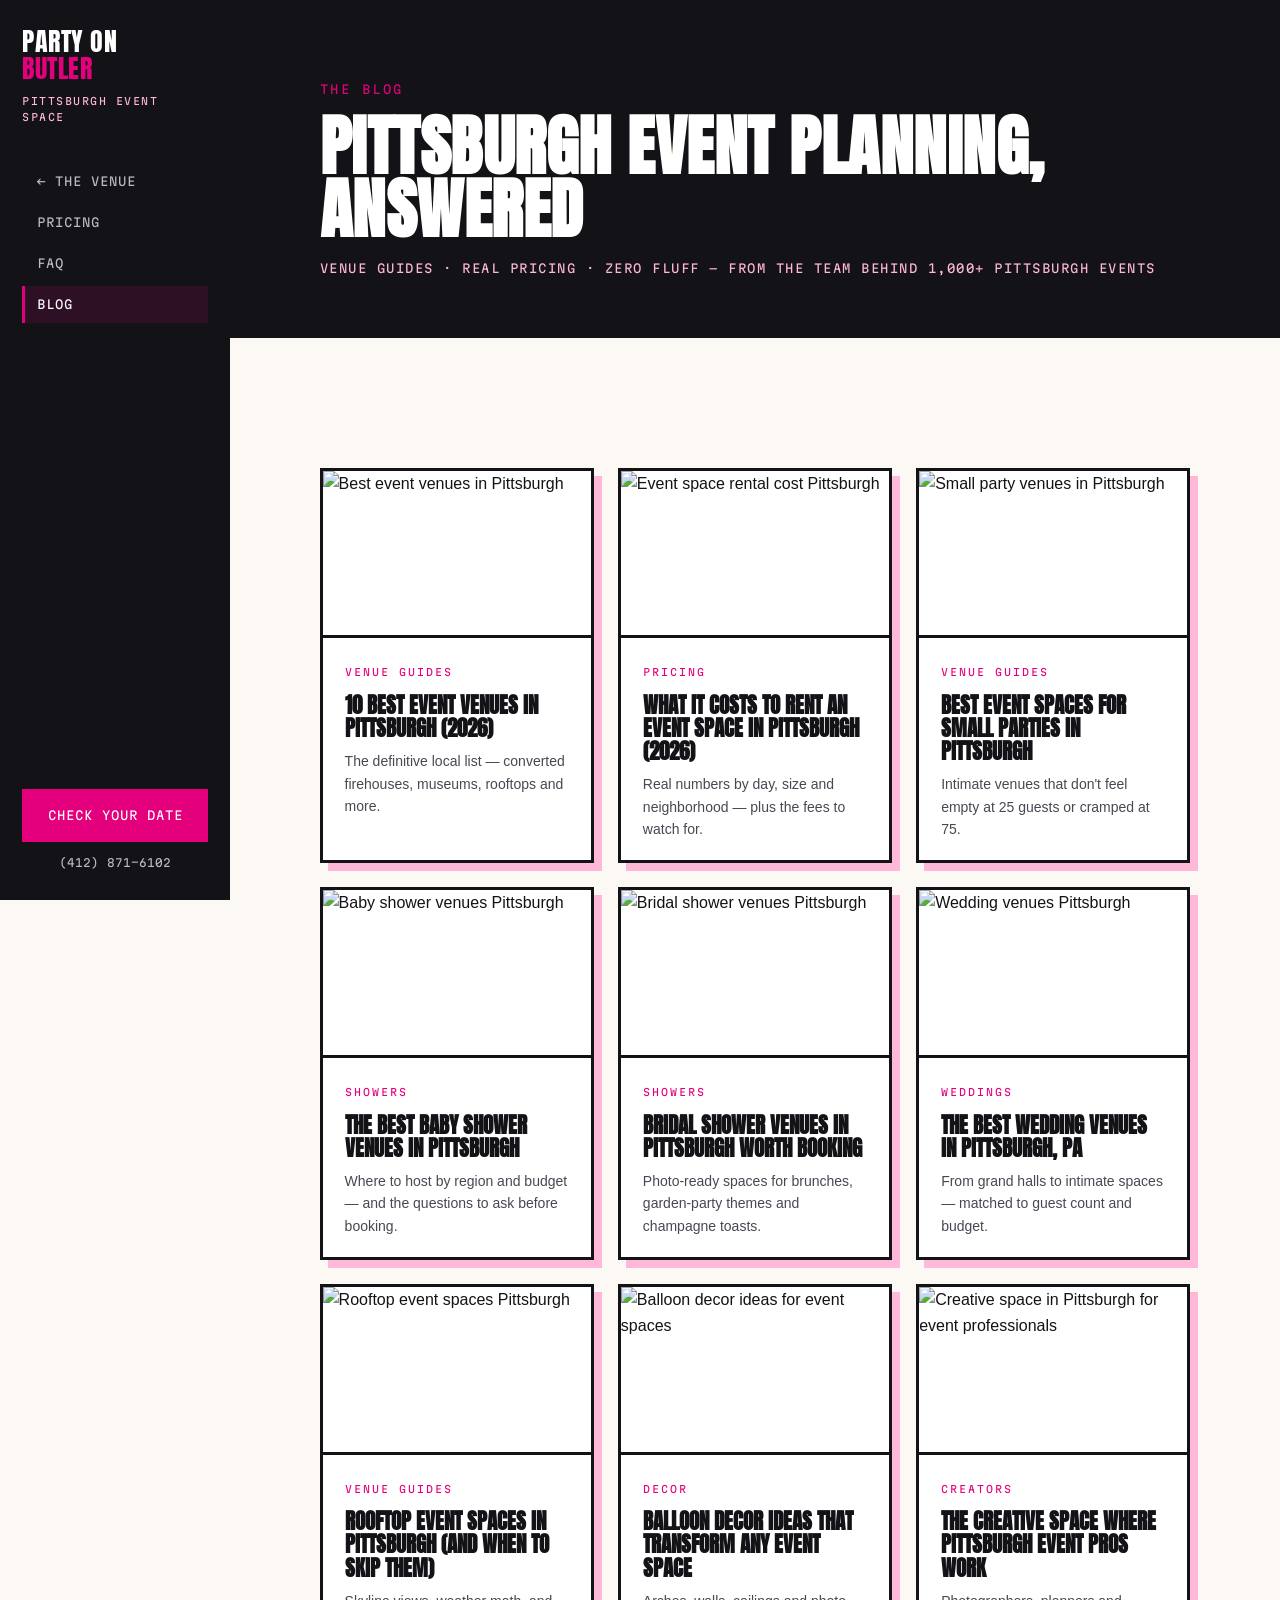
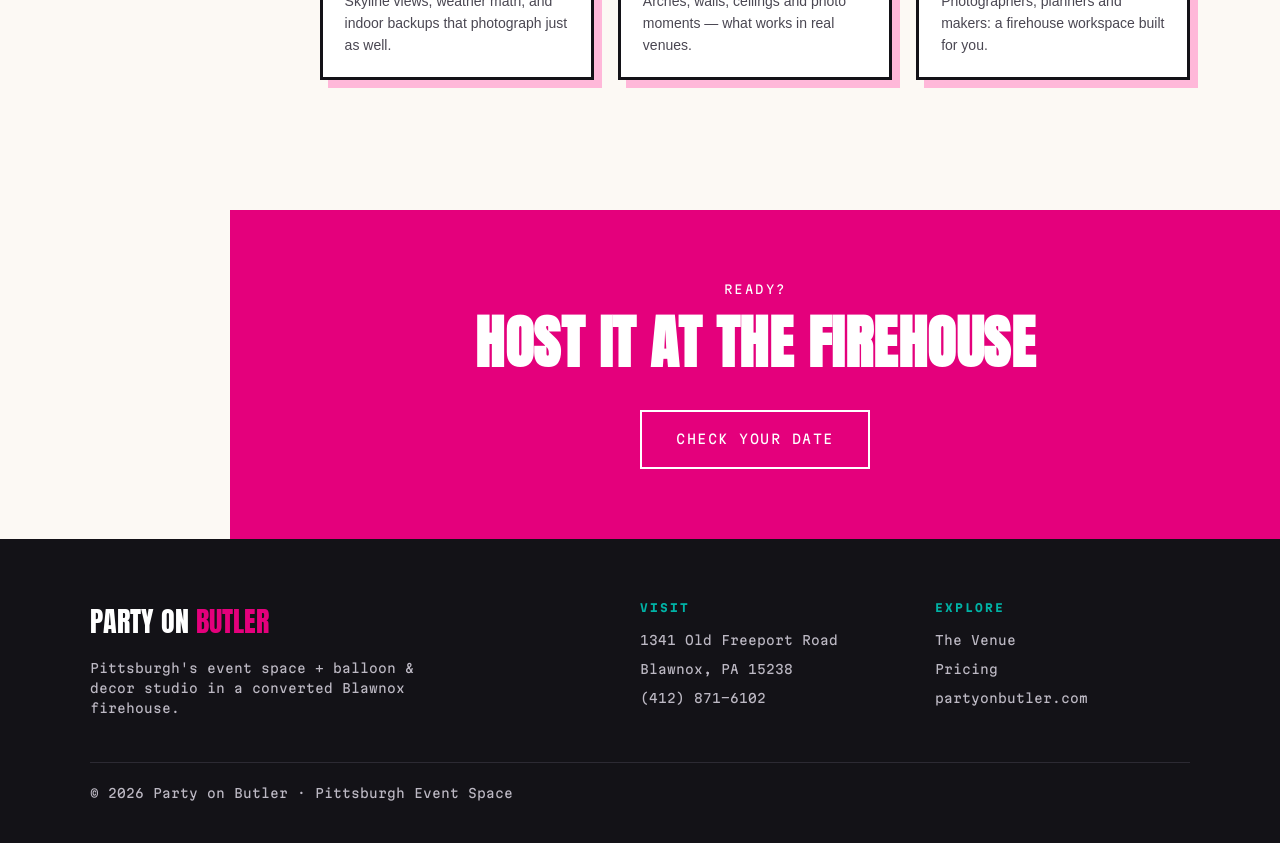
==== blog/index.html @ 3aae05ab "Replace deleted photo on blog pages too Co-Authored-By: Claude Fable 5 <noreply@anthropic.com> Claud" ====
<!DOCTYPE html>
<html lang="en">
<head>
<meta charset="utf-8">
<!-- Google tag (gtag.js) -->
<script async src="https://www.googletagmanager.com/gtag/js?id=G-NXHDX7DC2D"></script>
<script>
  window.dataLayer = window.dataLayer || [];
  function gtag(){dataLayer.push(arguments);}
  gtag('js', new Date());

  gtag('config', 'G-NXHDX7DC2D');
</script>
<meta name="viewport" content="width=device-width,initial-scale=1">
<title>Pittsburgh Event Space Blog — Venue Guides &amp; Party Planning | Party on Butler</title>
<meta name="description" content="Venue guides, pricing breakdowns and party planning advice for Pittsburgh — from the team behind the converted-firehouse event space in Blawnox.">
<link rel="canonical" href="https://www.pittsburgheventhub.com/blog">
<link rel="preconnect" href="https://fonts.googleapis.com">
<link rel="preconnect" href="https://fonts.gstatic.com" crossorigin>
<link href="https://fonts.googleapis.com/css2?family=Anton&family=Caveat:wght@600&family=Martian+Mono:wght@400;700&display=swap" rel="stylesheet">
<link rel="stylesheet" href="../styles.css">
<script type="application/ld+json">
{"@context":"https://schema.org","@type":"Blog","name":"Pittsburgh Event Space Blog","url":"https://www.pittsburgheventhub.com/blog","publisher":{"@type":"Organization","name":"Party on Butler","url":"https://www.partyonbutler.com"}}
</script>
</head>
<body>
<div class="top-bar">
  <a class="logo" href="../">PARTY ON <em>BUTLER</em></a>
  <a class="call" href="tel:+14128716102">Call to Book</a>
</div>
<nav class="side-nav" aria-label="Main">
  <a class="logo" href="../">PARTY ON<br><em>BUTLER</em></a>
  <div class="tag">Pittsburgh Event Space</div>
  <ul>
    <li><a href="../">← The Venue</a></li>
    <li><a href="../#pricing">Pricing</a></li>
    <li><a href="../#faq">FAQ</a></li>
    <li><a href="./" class="active">Blog</a></li>
  </ul>
  <a class="nav-cta" href="../#book">Check Your Date</a>
  <a class="nav-phone" href="tel:+14128716102">(412) 871-6102</a>
</nav>
<main>
<header class="article-hero">
  <p class="eyebrow">The Blog</p>
  <h1>Pittsburgh Event Planning, Answered</h1>
  <p class="meta">Venue guides · Real pricing · Zero fluff — from the team behind 1,000+ Pittsburgh events</p>
</header>

<section>
  <div class="blog-grid">
    <a class="post-card" href="best-event-venues-pittsburgh.html">
      <img src="https://res.cloudinary.com/dcprxs9do/image/upload/w_700,h_440,c_fill,q_auto,f_auto/v1776451883/000596_ypqcpa.jpg" alt="Best event venues in Pittsburgh" loading="lazy">
      <div class="pad"><span class="cat">Venue Guides</span><h3>10 Best Event Venues in Pittsburgh (2026)</h3><p>The definitive local list — converted firehouses, museums, rooftops and more.</p></div>
    </a>
    <a class="post-card" href="event-space-rental-cost-pittsburgh.html">
      <img src="https://res.cloudinary.com/dcprxs9do/image/upload/w_700,h_440,c_fill,q_auto,f_auto/v1776452013/001185_qtkgnc.jpg" alt="Event space rental cost Pittsburgh" loading="lazy">
      <div class="pad"><span class="cat">Pricing</span><h3>What It Costs to Rent an Event Space in Pittsburgh (2026)</h3><p>Real numbers by day, size and neighborhood — plus the fees to watch for.</p></div>
    </a>
    <a class="post-card" href="small-party-venues-pittsburgh.html">
      <img src="https://res.cloudinary.com/dcprxs9do/image/upload/w_700,h_440,c_fill,q_auto,f_auto/v1776452184/20241213_000907_53A846_dqjhsz.jpg" alt="Small party venues in Pittsburgh" loading="lazy">
      <div class="pad"><span class="cat">Venue Guides</span><h3>Best Event Spaces for Small Parties in Pittsburgh</h3><p>Intimate venues that don't feel empty at 25 guests or cramped at 75.</p></div>
    </a>
    <a class="post-card" href="baby-shower-venues-pittsburgh.html">
      <img src="https://res.cloudinary.com/dcprxs9do/image/upload/w_700,h_440,c_fill,q_auto,f_auto/v1776451761/2024-07-05_13.07.43_giuc1j.jpg" alt="Baby shower venues Pittsburgh" loading="lazy">
      <div class="pad"><span class="cat">Showers</span><h3>The Best Baby Shower Venues in Pittsburgh</h3><p>Where to host by region and budget — and the questions to ask before booking.</p></div>
    </a>
    <a class="post-card" href="bridal-shower-venues-pittsburgh.html">
      <img src="https://res.cloudinary.com/dcprxs9do/image/upload/w_700,h_440,c_fill,q_auto,f_auto/v1776451772/IMG_1289_iasgpt.jpg" alt="Bridal shower venues Pittsburgh" loading="lazy">
      <div class="pad"><span class="cat">Showers</span><h3>Bridal Shower Venues in Pittsburgh Worth Booking</h3><p>Photo-ready spaces for brunches, garden-party themes and champagne toasts.</p></div>
    </a>
    <a class="post-card" href="wedding-venues-pittsburgh.html">
      <img src="https://res.cloudinary.com/dcprxs9do/image/upload/w_700,h_440,c_fill,q_auto,f_auto/v1776452010/004770_xkeqdl.jpg" alt="Wedding venues Pittsburgh" loading="lazy">
      <div class="pad"><span class="cat">Weddings</span><h3>The Best Wedding Venues in Pittsburgh, PA</h3><p>From grand halls to intimate spaces — matched to guest count and budget.</p></div>
    </a>
    <a class="post-card" href="rooftop-event-spaces-pittsburgh.html">
      <img src="https://res.cloudinary.com/dcprxs9do/image/upload/w_700,h_440,c_fill,q_auto,f_auto/v1776452184/20241213_000907_53A846_dqjhsz.jpg" alt="Rooftop event spaces Pittsburgh" loading="lazy">
      <div class="pad"><span class="cat">Venue Guides</span><h3>Rooftop Event Spaces in Pittsburgh (And When to Skip Them)</h3><p>Skyline views, weather math, and indoor backups that photograph just as well.</p></div>
    </a>
    <a class="post-card" href="balloon-decor-event-space-ideas.html">
      <img src="https://res.cloudinary.com/dcprxs9do/image/upload/w_700,h_440,c_fill,q_auto,f_auto/v1776452149/005502_x9y618.jpg" alt="Balloon decor ideas for event spaces" loading="lazy">
      <div class="pad"><span class="cat">Decor</span><h3>Balloon Decor Ideas That Transform Any Event Space</h3><p>Arches, walls, ceilings and photo moments — what works in real venues.</p></div>
    </a>
    <a class="post-card" href="creative-space-pittsburgh.html">
      <img src="https://res.cloudinary.com/dcprxs9do/image/upload/w_700,h_440,c_fill,q_auto,f_auto/v1776451727/2024-07-05_13.50.39_2_-_Copy_x87fpy.jpg" alt="Creative space in Pittsburgh for event professionals" loading="lazy">
      <div class="pad"><span class="cat">Creators</span><h3>The Creative Space Where Pittsburgh Event Pros Work</h3><p>Photographers, planners and makers: a firehouse workspace built for you.</p></div>
    </a>
  </div>
</section>

<div class="cta-band">
  <p class="eyebrow" style="color:var(--white)">Ready?</p>
  <h2>Host It at the Firehouse</h2>
  <a class="btn" href="../#book">Check Your Date</a>
</div>

</main>
<footer>
  <div class="cols">
    <div><div class="brand">PARTY ON <em>BUTLER</em></div><p style="margin-top:14px;max-width:340px">Pittsburgh's event space + balloon &amp; decor studio in a converted Blawnox firehouse.</p></div>
    <div><h4>Visit</h4><ul><li>1341 Old Freeport Road</li><li>Blawnox, PA 15238</li><li><a href="tel:+14128716102">(412) 871-6102</a></li></ul></div>
    <div><h4>Explore</h4><ul><li><a href="../">The Venue</a></li><li><a href="../#pricing">Pricing</a></li><li><a href="https://www.partyonbutler.com" rel="noopener">partyonbutler.com</a></li></ul></div>
  </div>
  <div class="fine"><span>© 2026 Party on Butler · Pittsburgh Event Space</span></div>
</footer>
</body>
</html>
---- styles.css ----
/* Party on Butler — Pittsburgh Event Space · Big Brand look
   Anton (display) / Martian Mono (labels) / Caveat (accent)
   ink / fuchsia / teal / pink */
:root{
  --ink:#131217;
  --paper:#FCF9F4;
  --fuchsia:#E4007C;
  --teal:#00B3A6;
  --pink:#FFB8D9;
  --white:#FFFFFF;
  --mono:'Martian Mono',ui-monospace,monospace;
  --display:'Anton',Impact,sans-serif;
  --hand:'Caveat',cursive;
  --body:-apple-system,BlinkMacSystemFont,'Segoe UI',Roboto,Helvetica,Arial,sans-serif;
}
*{margin:0;padding:0;box-sizing:border-box}
html{scroll-behavior:smooth}
body{background:var(--paper);color:var(--ink);font-family:var(--body);line-height:1.6}
img{max-width:100%;display:block}
a{color:inherit}

/* ---------- sidebar nav ---------- */
.side-nav{position:fixed;left:0;top:0;bottom:0;width:230px;background:var(--ink);color:var(--paper);display:flex;flex-direction:column;padding:28px 22px;z-index:100}
.side-nav .logo{font-family:var(--display);font-size:26px;line-height:1.05;letter-spacing:.5px;color:var(--white);text-decoration:none}
.side-nav .logo em{font-style:normal;color:var(--fuchsia)}
.side-nav .tag{font-family:var(--mono);font-size:10px;letter-spacing:1.5px;text-transform:uppercase;color:var(--pink);margin-top:10px}
.side-nav ul{list-style:none;margin-top:38px;display:flex;flex-direction:column;gap:4px}
.side-nav ul a{font-family:var(--mono);font-size:12px;letter-spacing:1px;text-transform:uppercase;text-decoration:none;color:#bdb9c4;padding:9px 12px;border-left:3px solid transparent;display:block;transition:all .18s}
.side-nav ul a:hover,.side-nav ul a.active{color:var(--white);border-left-color:var(--fuchsia);background:rgba(228,0,124,.12)}
.side-nav .nav-cta{margin-top:auto;background:var(--fuchsia);color:var(--white);font-family:var(--mono);font-size:12px;letter-spacing:1px;text-transform:uppercase;text-align:center;text-decoration:none;padding:15px 10px;border:2px solid var(--fuchsia);transition:all .18s}
.side-nav .nav-cta:hover{background:transparent;color:var(--fuchsia)}
.side-nav .nav-phone{font-family:var(--mono);font-size:11px;color:#bdb9c4;text-align:center;margin-top:12px;text-decoration:none;display:block}
main{margin-left:230px}

/* mobile top bar */
.top-bar{display:none}
@media(max-width:900px){
  .side-nav{display:none}
  main{margin-left:0}
  .top-bar{display:flex;position:sticky;top:0;z-index:100;background:var(--ink);color:var(--paper);align-items:center;justify-content:space-between;padding:12px 16px}
  .top-bar .logo{font-family:var(--display);font-size:20px;color:var(--white);text-decoration:none}
  .top-bar .logo em{font-style:normal;color:var(--fuchsia)}
  .top-bar a.call{background:var(--fuchsia);color:var(--white);font-family:var(--mono);font-size:11px;letter-spacing:1px;text-transform:uppercase;text-decoration:none;padding:9px 14px}
}

/* ---------- shared bits ---------- */
section{padding:90px 7vw}
.eyebrow{font-family:var(--mono);font-size:12px;letter-spacing:2.5px;text-transform:uppercase;color:var(--fuchsia);margin-bottom:16px}
h1,h2{font-family:var(--display);text-transform:uppercase;line-height:.95;letter-spacing:.5px}
h2{font-size:clamp(34px,4.6vw,58px);margin-bottom:22px}
.hand{font-family:var(--hand);font-size:clamp(22px,2.4vw,30px);color:var(--teal);transform:rotate(-2deg);display:inline-block}
.btn{display:inline-block;font-family:var(--mono);font-size:13px;letter-spacing:1.5px;text-transform:uppercase;text-decoration:none;padding:17px 34px;border:2px solid var(--ink);transition:all .18s}
.btn-solid{background:var(--fuchsia);border-color:var(--fuchsia);color:var(--white)}
.btn-solid:hover{background:var(--ink);border-color:var(--ink)}
.btn-ghost{color:var(--ink)}
.btn-ghost:hover{background:var(--ink);color:var(--paper)}

/* marquee */
.marquee{background:var(--fuchsia);color:var(--white);overflow:hidden;white-space:nowrap;padding:13px 0;font-family:var(--mono);font-size:13px;letter-spacing:2px;text-transform:uppercase}
.marquee-track{display:inline-block;animation:scroll 28s linear infinite}
.marquee.teal{background:var(--teal)}
@keyframes scroll{from{transform:translateX(0)}to{transform:translateX(-50%)}}

/* ---------- hero ---------- */
.hero{position:relative;min-height:92vh;display:flex;align-items:flex-end;padding:0;color:var(--white)}
.hero .bg{position:absolute;inset:0;object-fit:cover;width:100%;height:100%}
.hero::after{content:'';position:absolute;inset:0;background:linear-gradient(15deg,rgba(19,18,23,.88) 22%,rgba(19,18,23,.25) 65%,rgba(19,18,23,.05))}
.hero-inner{position:relative;z-index:2;padding:70px 7vw}
.hero h1{font-size:clamp(52px,8.4vw,124px);color:var(--white)}
.hero h1 .accent{color:var(--pink)}
.hero p.sub{font-family:var(--mono);font-size:clamp(13px,1.3vw,16px);max-width:620px;margin:22px 0 30px;line-height:1.75}
.hero .btns{display:flex;gap:14px;flex-wrap:wrap}
.hero .btn-ghost{color:var(--white);border-color:var(--white)}
.hero .btn-ghost:hover{background:var(--white);color:var(--ink)}

/* ---------- stats ---------- */
.stats{background:var(--ink);color:var(--paper);display:grid;grid-template-columns:repeat(4,1fr);gap:30px;text-align:center}
.stats .num{font-family:var(--display);font-size:clamp(44px,5vw,74px);color:var(--fuchsia)}
.stats .num.teal{color:var(--teal)}
.stats .num.pink{color:var(--pink)}
.stats .lbl{font-family:var(--mono);font-size:11px;letter-spacing:2px;text-transform:uppercase;margin-top:8px;color:#bdb9c4}
@media(max-width:900px){.stats{grid-template-columns:repeat(2,1fr)}}

/* ---------- space / split ---------- */
.split{display:grid;grid-template-columns:1fr 1fr;gap:56px;align-items:center}
.split p{margin-bottom:16px;font-size:16.5px}
.split .photo-stack{position:relative}
.split .photo-stack img{border:4px solid var(--ink);box-shadow:12px 12px 0 var(--teal)}
.split .photo-stack img.overlap{position:absolute;width:52%;right:-16px;bottom:-42px;box-shadow:10px 10px 0 var(--pink)}
.checklist{list-style:none;margin:22px 0}
.checklist li{font-family:var(--mono);font-size:13.5px;padding:10px 0 10px 34px;position:relative;border-bottom:1px dashed rgba(19,18,23,.22)}
.checklist li::before{content:'✚';position:absolute;left:2px;color:var(--fuchsia);font-weight:700}
@media(max-width:900px){.split{grid-template-columns:1fr}.split .photo-stack img.overlap{display:none}}

/* ---------- gallery ---------- */
.gallery{padding-left:0;padding-right:0;background:var(--pink)}
.gallery .head{padding:0 7vw}
.rail{display:flex;gap:18px;overflow:hidden;margin-top:36px}
.rail-track{display:flex;gap:18px;animation:scroll 45s linear infinite}
.rail img{height:320px;width:auto;border:4px solid var(--ink);object-fit:cover}
@media(max-width:900px){.rail img{height:220px}}

/* ---------- pricing ---------- */
.pricing-grid{display:grid;grid-template-columns:repeat(3,1fr);gap:26px;margin-top:44px}
.price-card{border:3px solid var(--ink);background:var(--white);padding:38px 30px;position:relative;transition:transform .18s}
.price-card:hover{transform:translateY(-6px)}
.price-card.featured{background:var(--ink);color:var(--paper)}
.price-card .day{font-family:var(--mono);font-size:12px;letter-spacing:2px;text-transform:uppercase;color:var(--fuchsia)}
.price-card .price{font-family:var(--display);font-size:64px;margin:12px 0 4px}
.price-card .per{font-family:var(--mono);font-size:11px;letter-spacing:1px;text-transform:uppercase;opacity:.65}
.price-card ul{list-style:none;margin-top:22px}
.price-card li{font-size:14.5px;padding:8px 0 8px 26px;position:relative;border-bottom:1px dashed rgba(128,128,128,.35)}
.price-card li::before{content:'→';position:absolute;left:0;color:var(--teal);font-weight:700}
.price-card .badge{position:absolute;top:-16px;right:18px;background:var(--teal);color:var(--white);font-family:var(--mono);font-size:10px;letter-spacing:1.5px;text-transform:uppercase;padding:7px 12px;transform:rotate(3deg)}
.deposit-note{font-family:var(--mono);font-size:12.5px;margin-top:26px;padding:16px 20px;border:2px dashed var(--fuchsia);background:rgba(228,0,124,.06)}
@media(max-width:900px){.pricing-grid{grid-template-columns:1fr}}

/* ---------- event types ---------- */
.types{background:var(--teal);color:var(--ink)}
.types .eyebrow{color:var(--ink)}
.type-grid{display:grid;grid-template-columns:repeat(3,1fr);gap:20px;margin-top:40px}
.type-card{background:var(--paper);border:3px solid var(--ink);padding:28px 24px;box-shadow:8px 8px 0 var(--ink);transition:transform .15s}
.type-card:hover{transform:translate(-3px,-3px)}
.type-card h3{font-family:var(--display);font-size:24px;text-transform:uppercase;margin-bottom:8px}
.type-card p{font-size:14.5px}
@media(max-width:900px){.type-grid{grid-template-columns:1fr}}

/* ---------- decor ---------- */
.decor-grid{display:grid;grid-template-columns:repeat(4,1fr);gap:20px;margin-top:40px}
.decor-card{border:3px solid var(--ink);background:var(--white)}
.decor-card img{aspect-ratio:1;object-fit:cover;border-bottom:3px solid var(--ink)}
.decor-card .meta{padding:14px 16px;display:flex;justify-content:space-between;align-items:center;gap:8px}
.decor-card .name{font-family:var(--mono);font-size:12px;letter-spacing:.5px;text-transform:uppercase}
.decor-card .price{font-family:var(--display);font-size:20px;color:var(--fuchsia);white-space:nowrap}
@media(max-width:900px){.decor-grid{grid-template-columns:repeat(2,1fr)}}

/* ---------- faq ---------- */
.faq details{border:3px solid var(--ink);background:var(--white);margin-bottom:14px}
.faq summary{cursor:pointer;font-family:var(--mono);font-size:14px;letter-spacing:.5px;padding:20px 22px;list-style:none;display:flex;justify-content:space-between;align-items:center;font-weight:700}
.faq summary::after{content:'+';font-family:var(--display);font-size:26px;color:var(--fuchsia)}
.faq details[open] summary::after{content:'–'}
.faq .a{padding:0 22px 20px;font-size:15.5px;max-width:820px}

/* ---------- location & book ---------- */
.map-wrap{border:4px solid var(--ink);box-shadow:12px 12px 0 var(--fuchsia);margin-top:30px}
.map-wrap iframe{display:block;width:100%;height:380px;border:0}
.book{background:var(--ink);color:var(--paper)}
.book .eyebrow{color:var(--pink)}
.book-grid{display:grid;grid-template-columns:1fr 1.2fr;gap:50px;align-items:start;margin-top:12px}
.book .contact-line{font-family:var(--mono);font-size:14px;margin:12px 0;display:block;color:var(--paper);text-decoration:none}
.book .contact-line strong{color:var(--teal)}
.form-frame{background:var(--white);border:4px solid var(--fuchsia)}
.form-frame iframe{display:block;width:100%;height:640px;border:0}
@media(max-width:900px){.book-grid{grid-template-columns:1fr}}

/* ---------- blog cards ---------- */
.blog-grid{display:grid;grid-template-columns:repeat(3,1fr);gap:24px;margin-top:40px}
.post-card{border:3px solid var(--ink);background:var(--white);text-decoration:none;display:flex;flex-direction:column;transition:transform .15s;box-shadow:8px 8px 0 var(--pink)}
.post-card:hover{transform:translate(-3px,-3px)}
.post-card img{aspect-ratio:16/10;object-fit:cover;border-bottom:3px solid var(--ink)}
.post-card .pad{padding:20px 22px}
.post-card .cat{font-family:var(--mono);font-size:10px;letter-spacing:2px;text-transform:uppercase;color:var(--fuchsia)}
.post-card h3{font-family:var(--display);font-size:21px;text-transform:uppercase;line-height:1.1;margin:10px 0}
.post-card p{font-size:14px;color:#4a4752}
@media(max-width:900px){.blog-grid{grid-template-columns:1fr}}

/* ---------- article pages ---------- */
.article-hero{background:var(--ink);color:var(--paper);padding:80px 7vw 60px}
.article-hero h1{font-size:clamp(36px,5.4vw,66px);max-width:960px;color:var(--white)}
.article-hero .meta{font-family:var(--mono);font-size:12px;letter-spacing:1.5px;text-transform:uppercase;color:var(--pink);margin-top:18px}
.article-body{max-width:780px;margin:0 auto;padding:64px 7vw 30px;font-size:17.5px}
.article-body h2{font-size:clamp(26px,3vw,36px);margin:44px 0 16px}
.article-body h3{font-family:var(--display);font-size:22px;text-transform:uppercase;margin:32px 0 10px}
.article-body p{margin-bottom:18px}
.article-body ul,.article-body ol{margin:0 0 18px 22px}
.article-body li{margin-bottom:8px}
.article-body img{border:4px solid var(--ink);box-shadow:10px 10px 0 var(--teal);margin:30px 0}
.article-body a{color:var(--fuchsia);font-weight:600}
.article-body .callout{border:3px solid var(--teal);background:rgba(0,179,166,.07);padding:22px 26px;margin:28px 0;font-size:16px}
.cta-band{background:var(--fuchsia);color:var(--white);text-align:center;padding:70px 7vw;margin-top:40px}
.cta-band h2{color:var(--white)}
.cta-band .btn{border-color:var(--white);color:var(--white);margin-top:18px}
.cta-band .btn:hover{background:var(--white);color:var(--fuchsia)}
.crumbs{font-family:var(--mono);font-size:11px;letter-spacing:1px;text-transform:uppercase;padding:22px 7vw;background:var(--paper)}
.crumbs a{color:var(--fuchsia);text-decoration:none}

/* ---------- footer ---------- */
footer{background:var(--ink);color:#bdb9c4;padding:60px 7vw 40px;font-family:var(--mono);font-size:12.5px}
footer .cols{display:grid;grid-template-columns:2fr 1fr 1fr;gap:40px}
footer .brand{font-family:var(--display);font-size:28px;color:var(--white);text-transform:uppercase}
footer .brand em{font-style:normal;color:var(--fuchsia)}
footer h4{font-family:var(--mono);font-size:11px;letter-spacing:2px;text-transform:uppercase;color:var(--teal);margin-bottom:14px}
footer ul{list-style:none}
footer li{margin-bottom:9px}
footer a{color:#bdb9c4;text-decoration:none}
footer a:hover{color:var(--white)}
footer .fine{margin-top:44px;padding-top:20px;border-top:1px solid #2c2a33;display:flex;justify-content:space-between;gap:16px;flex-wrap:wrap}
@media(max-width:900px){footer .cols{grid-template-columns:1fr}section{padding:64px 6vw}}

/* reveal on scroll */
.reveal{opacity:0;transform:translateY(26px);transition:all .6s cubic-bezier(.2,.7,.3,1)}
.reveal.in{opacity:1;transform:none}
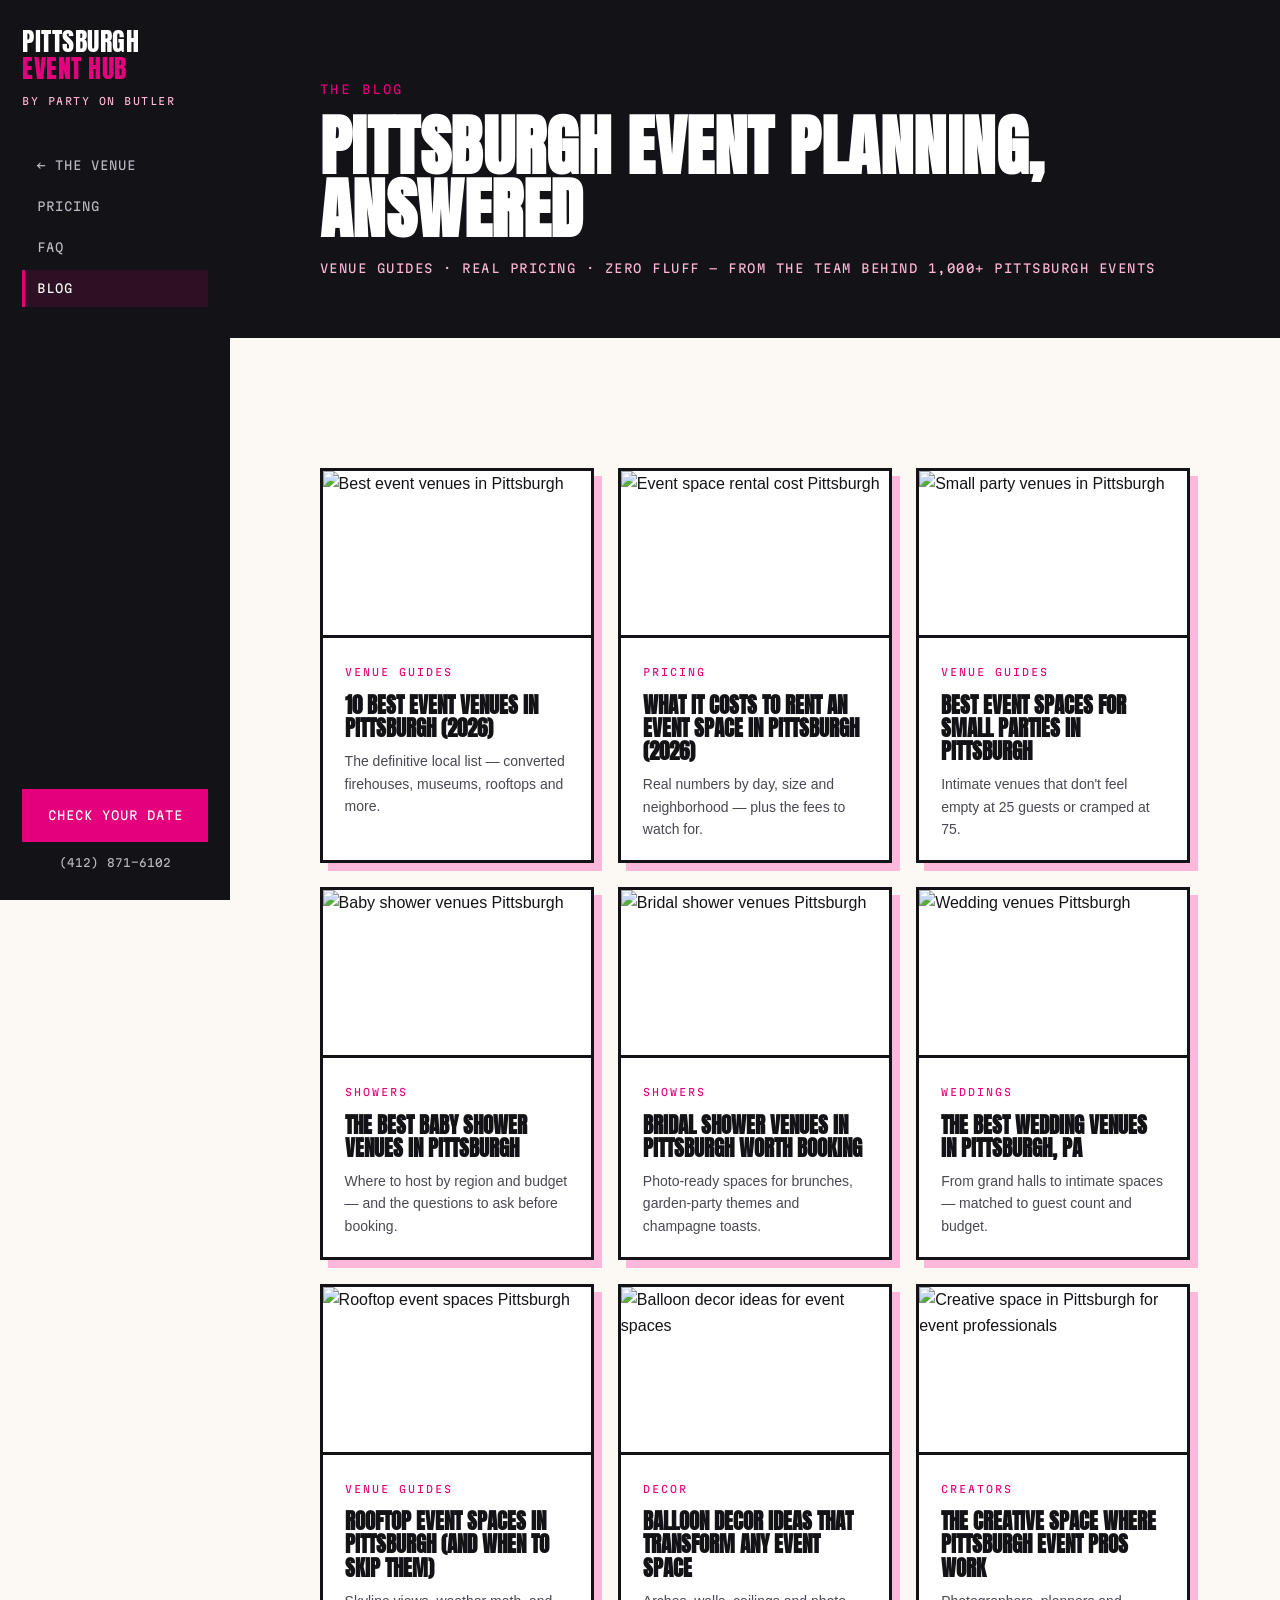
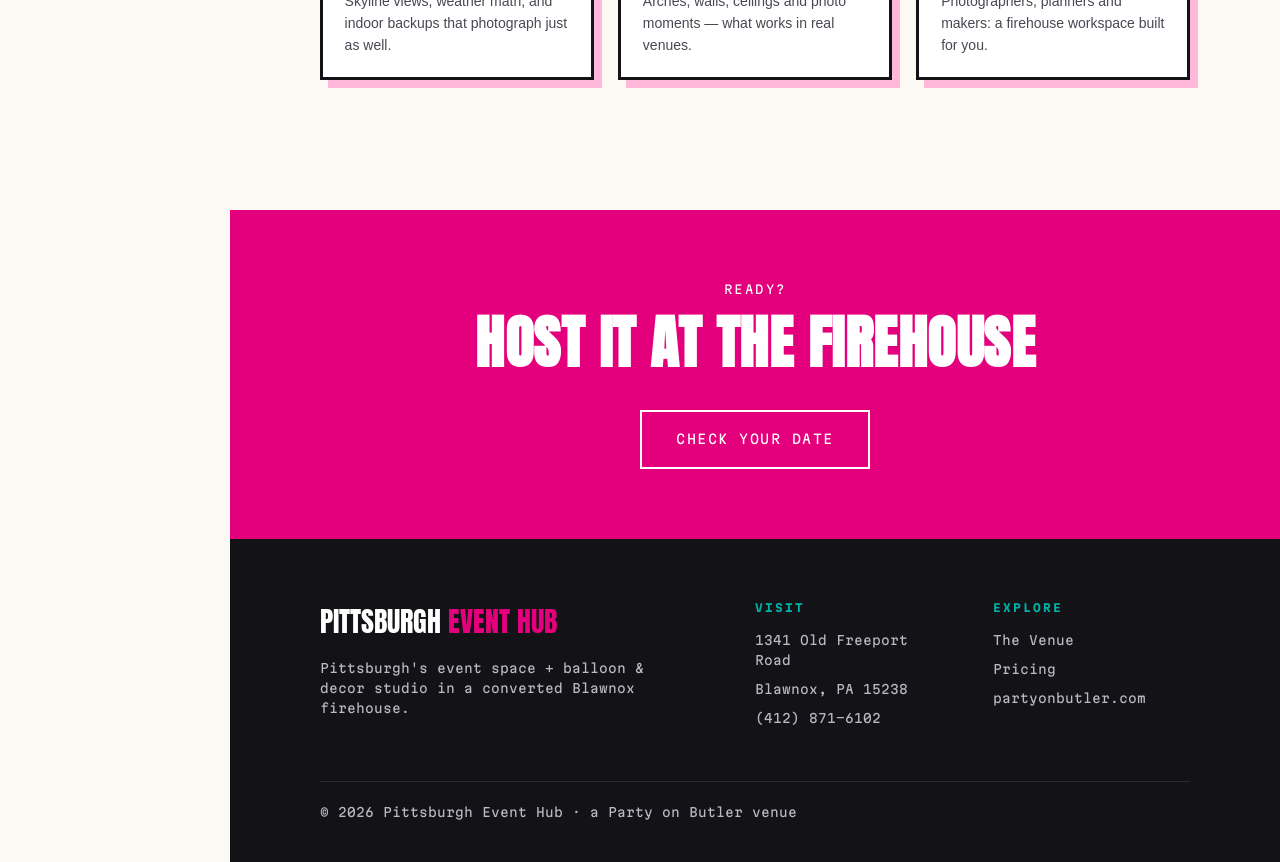
==== commit 44a59ce0: "Rebrand site as Pittsburgh Event Hub; fix footer hidden under fixed sidebar Co-Authored-By: Claude F" ====
--- a/blog/index.html
+++ b/blog/index.html
@@ -12,7 +12,7 @@
   gtag('config', 'G-NXHDX7DC2D');
 </script>
 <meta name="viewport" content="width=device-width,initial-scale=1">
-<title>Pittsburgh Event Space Blog — Venue Guides &amp; Party Planning | Party on Butler</title>
+<title>Pittsburgh Event Space Blog — Venue Guides &amp; Party Planning | Pittsburgh Event Hub</title>
 <meta name="description" content="Venue guides, pricing breakdowns and party planning advice for Pittsburgh — from the team behind the converted-firehouse event space in Blawnox.">
 <link rel="canonical" href="https://www.pittsburgheventhub.com/blog">
 <link rel="preconnect" href="https://fonts.googleapis.com">
@@ -25,12 +25,12 @@
 </head>
 <body>
 <div class="top-bar">
-  <a class="logo" href="../">PARTY ON <em>BUTLER</em></a>
+  <a class="logo" href="../">PITTSBURGH <em>EVENT HUB</em></a>
   <a class="call" href="tel:+14128716102">Call to Book</a>
 </div>
 <nav class="side-nav" aria-label="Main">
-  <a class="logo" href="../">PARTY ON<br><em>BUTLER</em></a>
-  <div class="tag">Pittsburgh Event Space</div>
+  <a class="logo" href="../">PITTSBURGH<br><em>EVENT HUB</em></a>
+  <div class="tag">by Party on Butler</div>
   <ul>
     <li><a href="../">← The Venue</a></li>
     <li><a href="../#pricing">Pricing</a></li>
@@ -94,14 +94,14 @@
   <a class="btn" href="../#book">Check Your Date</a>
 </div>
 
-</main>
 <footer>
   <div class="cols">
-    <div><div class="brand">PARTY ON <em>BUTLER</em></div><p style="margin-top:14px;max-width:340px">Pittsburgh's event space + balloon &amp; decor studio in a converted Blawnox firehouse.</p></div>
+    <div><div class="brand">PITTSBURGH <em>EVENT HUB</em></div><p style="margin-top:14px;max-width:340px">Pittsburgh's event space + balloon &amp; decor studio in a converted Blawnox firehouse.</p></div>
     <div><h4>Visit</h4><ul><li>1341 Old Freeport Road</li><li>Blawnox, PA 15238</li><li><a href="tel:+14128716102">(412) 871-6102</a></li></ul></div>
     <div><h4>Explore</h4><ul><li><a href="../">The Venue</a></li><li><a href="../#pricing">Pricing</a></li><li><a href="https://www.partyonbutler.com" rel="noopener">partyonbutler.com</a></li></ul></div>
   </div>
-  <div class="fine"><span>© 2026 Party on Butler · Pittsburgh Event Space</span></div>
+  <div class="fine"><span>© 2026 Pittsburgh Event Hub · a Party on Butler venue</span></div>
 </footer>
+</main>
 </body>
 </html>
--- a/styles.css
+++ b/styles.css
@@ -95,10 +95,21 @@
 /* ---------- gallery ---------- */
 .gallery{padding-left:0;padding-right:0;background:var(--pink)}
 .gallery .head{padding:0 7vw}
-.rail{display:flex;gap:18px;overflow:hidden;margin-top:36px}
-.rail-track{display:flex;gap:18px;animation:scroll 45s linear infinite}
+.rail{display:flex;gap:18px;overflow-x:auto;margin-top:36px;-webkit-overflow-scrolling:touch;scroll-snap-type:x proximity;scroll-behavior:smooth;scrollbar-width:none}
+.rail::-webkit-scrollbar{display:none}
+.gallery .head{display:flex;justify-content:space-between;align-items:flex-end;gap:20px}
+.rail-nav{display:flex;gap:12px}
+.rail-btn{width:56px;height:56px;border:4px solid var(--ink);background:transparent;color:var(--ink);font-size:24px;line-height:1;cursor:pointer;display:flex;align-items:center;justify-content:center;transition:background .15s,color .15s}
+.rail-btn:hover{background:var(--ink);color:var(--pink)}
+.rail-track{display:flex;gap:18px}
+.rail img{scroll-snap-align:start}
 .rail img{height:320px;width:auto;border:4px solid var(--ink);object-fit:cover}
 @media(max-width:900px){.rail img{height:220px}}
+
+/* ---------- tour ---------- */
+.tour-media{display:flex;justify-content:center}
+.tour-media video{width:min(100%,400px);max-height:660px;object-fit:cover;border:4px solid var(--ink);box-shadow:12px 12px 0 var(--fuchsia);background:var(--ink)}
+@media(max-width:900px){.tour-media video{max-height:520px}}
 
 /* ---------- pricing ---------- */
 .pricing-grid{display:grid;grid-template-columns:repeat(3,1fr);gap:26px;margin-top:44px}
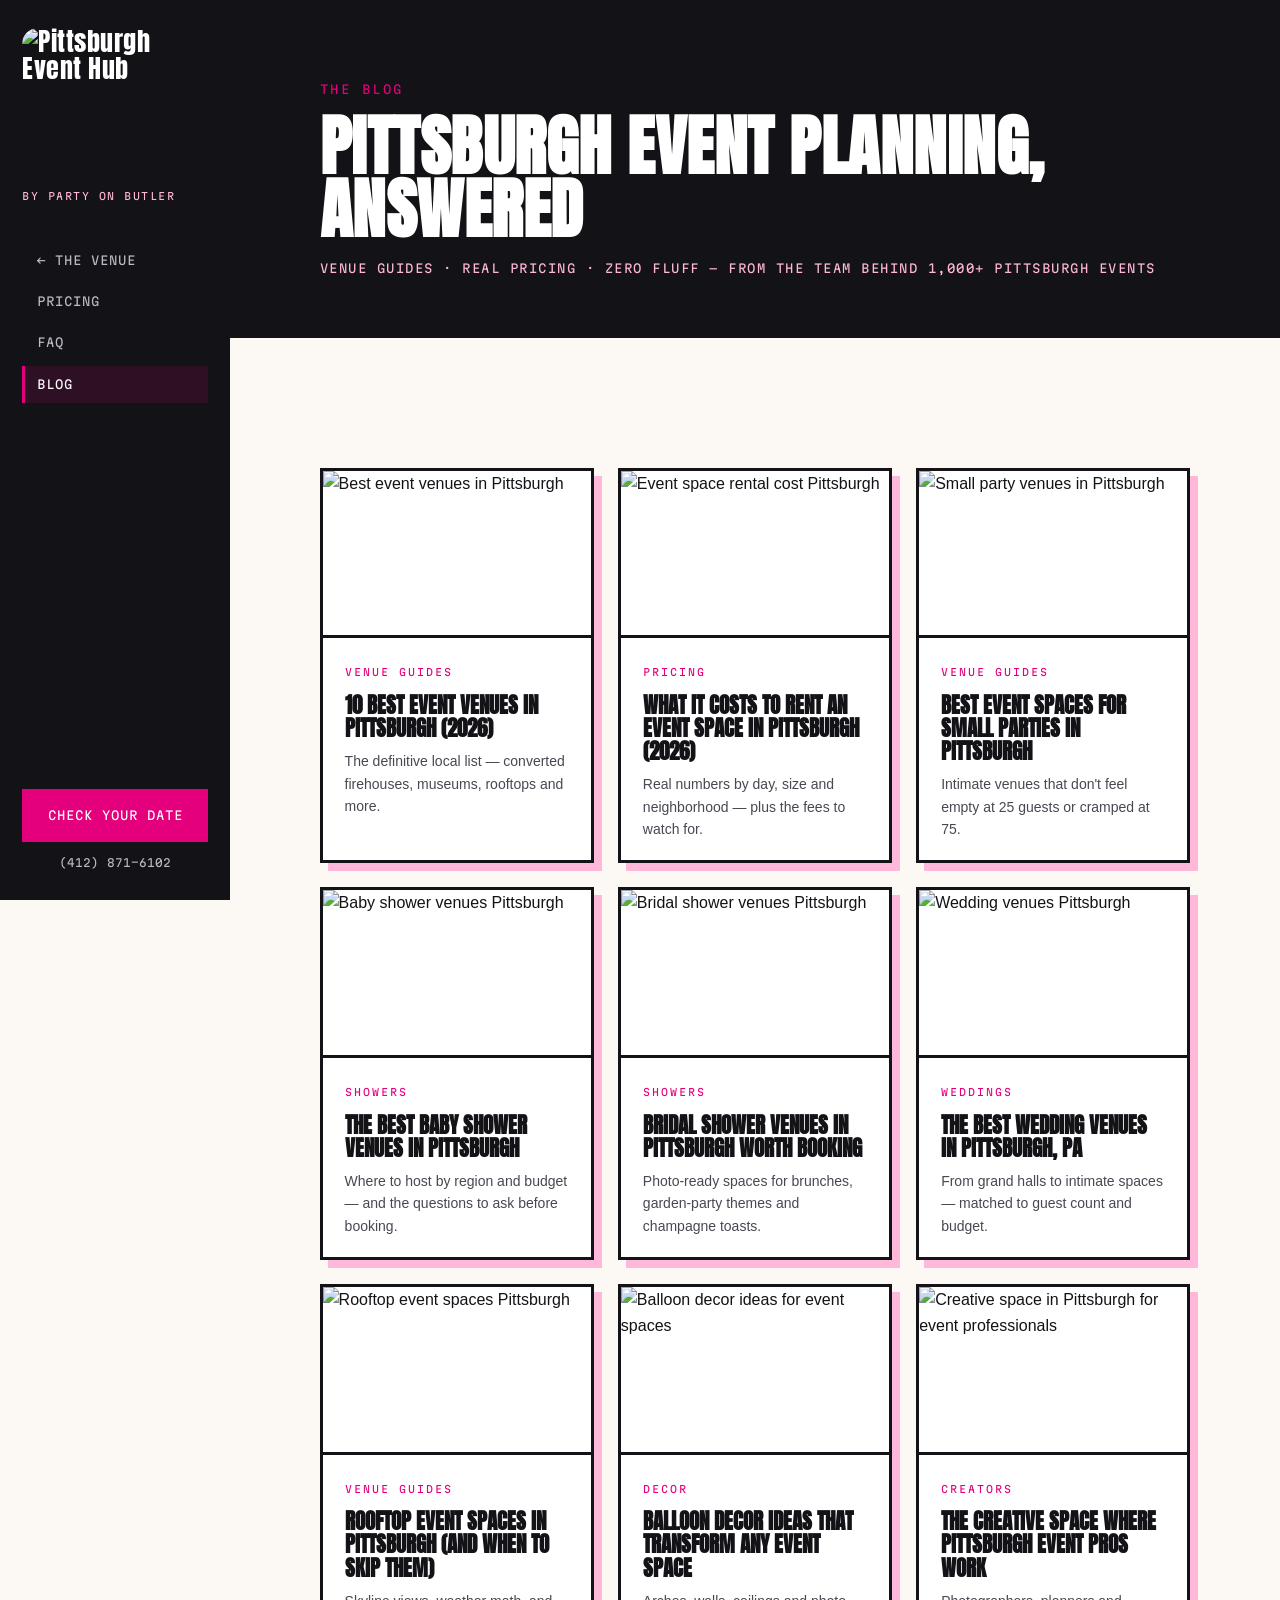
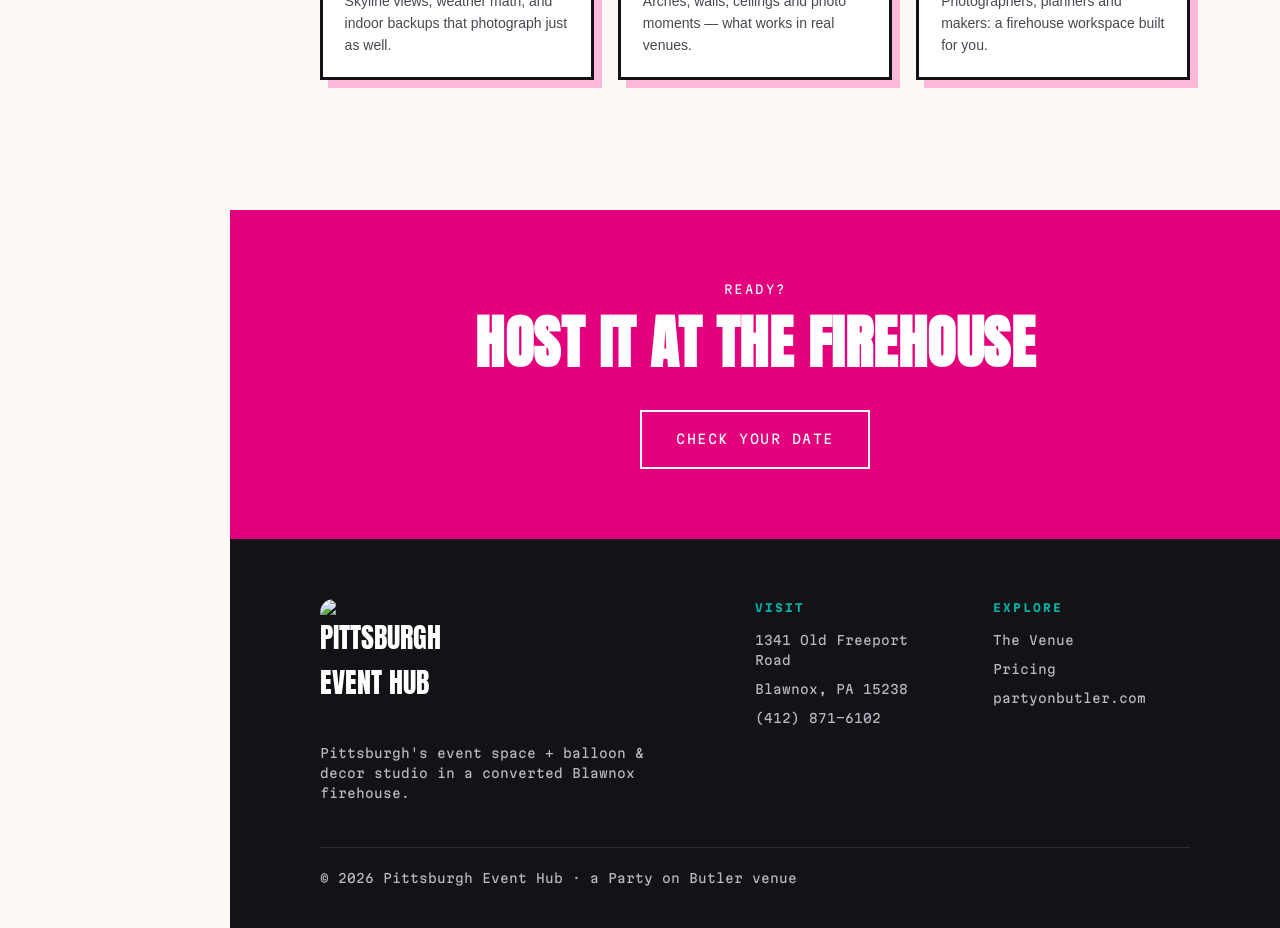
==== commit 1cabd379: "Use Pittsburgh Event Hub logo image in sidebar, top bar, and footer Co-Authored-By: Claude Fable 5 <" ====
--- a/blog/index.html
+++ b/blog/index.html
@@ -12,6 +12,7 @@
   gtag('config', 'G-NXHDX7DC2D');
 </script>
 <meta name="viewport" content="width=device-width,initial-scale=1">
+<link rel="icon" href="data:image/svg+xml,<svg xmlns=%22http://www.w3.org/2000/svg%22 viewBox=%220 0 100 100%22><text y=%22.9em%22 font-size=%2290%22>🎉</text></svg>">
 <title>Pittsburgh Event Space Blog — Venue Guides &amp; Party Planning | Pittsburgh Event Hub</title>
 <meta name="description" content="Venue guides, pricing breakdowns and party planning advice for Pittsburgh — from the team behind the converted-firehouse event space in Blawnox.">
 <link rel="canonical" href="https://www.pittsburgheventhub.com/blog">
@@ -25,11 +26,11 @@
 </head>
 <body>
 <div class="top-bar">
-  <a class="logo" href="../">PITTSBURGH <em>EVENT HUB</em></a>
+  <a class="logo" href="../"><img src="https://res.cloudinary.com/dcprxs9do/image/upload/h_80,q_auto,f_auto/v1786162228/P%20EVNET%20HUB.png" alt="Pittsburgh Event Hub"></a>
   <a class="call" href="tel:+14128716102">Call to Book</a>
 </div>
 <nav class="side-nav" aria-label="Main">
-  <a class="logo" href="../">PITTSBURGH<br><em>EVENT HUB</em></a>
+  <a class="logo" href="../"><img src="https://res.cloudinary.com/dcprxs9do/image/upload/w_300,q_auto,f_auto/v1786162228/P%20EVNET%20HUB.png" alt="Pittsburgh Event Hub" width="150" height="150"></a>
   <div class="tag">by Party on Butler</div>
   <ul>
     <li><a href="../">← The Venue</a></li>
@@ -96,7 +97,7 @@
 
 <footer>
   <div class="cols">
-    <div><div class="brand">PITTSBURGH <em>EVENT HUB</em></div><p style="margin-top:14px;max-width:340px">Pittsburgh's event space + balloon &amp; decor studio in a converted Blawnox firehouse.</p></div>
+    <div><div class="brand"><img src="https://res.cloudinary.com/dcprxs9do/image/upload/w_260,q_auto,f_auto/v1786162228/P%20EVNET%20HUB.png" alt="Pittsburgh Event Hub" width="130" height="130"></div><p style="margin-top:14px;max-width:340px">Pittsburgh's event space + balloon &amp; decor studio in a converted Blawnox firehouse.</p></div>
     <div><h4>Visit</h4><ul><li>1341 Old Freeport Road</li><li>Blawnox, PA 15238</li><li><a href="tel:+14128716102">(412) 871-6102</a></li></ul></div>
     <div><h4>Explore</h4><ul><li><a href="../">The Venue</a></li><li><a href="../#pricing">Pricing</a></li><li><a href="https://www.partyonbutler.com" rel="noopener">partyonbutler.com</a></li></ul></div>
   </div>
--- a/styles.css
+++ b/styles.css
@@ -21,6 +21,9 @@
 
 /* ---------- sidebar nav ---------- */
 .side-nav{position:fixed;left:0;top:0;bottom:0;width:230px;background:var(--ink);color:var(--paper);display:flex;flex-direction:column;padding:28px 22px;z-index:100}
+.side-nav .logo img{width:150px;height:auto;display:block;border-radius:16px}
+.top-bar .logo img{height:40px;width:auto;display:block;border-radius:8px}
+footer .brand img{width:130px;height:auto;display:block;border-radius:14px}
 .side-nav .logo{font-family:var(--display);font-size:26px;line-height:1.05;letter-spacing:.5px;color:var(--white);text-decoration:none}
 .side-nav .logo em{font-style:normal;color:var(--fuchsia)}
 .side-nav .tag{font-family:var(--mono);font-size:10px;letter-spacing:1.5px;text-transform:uppercase;color:var(--pink);margin-top:10px}
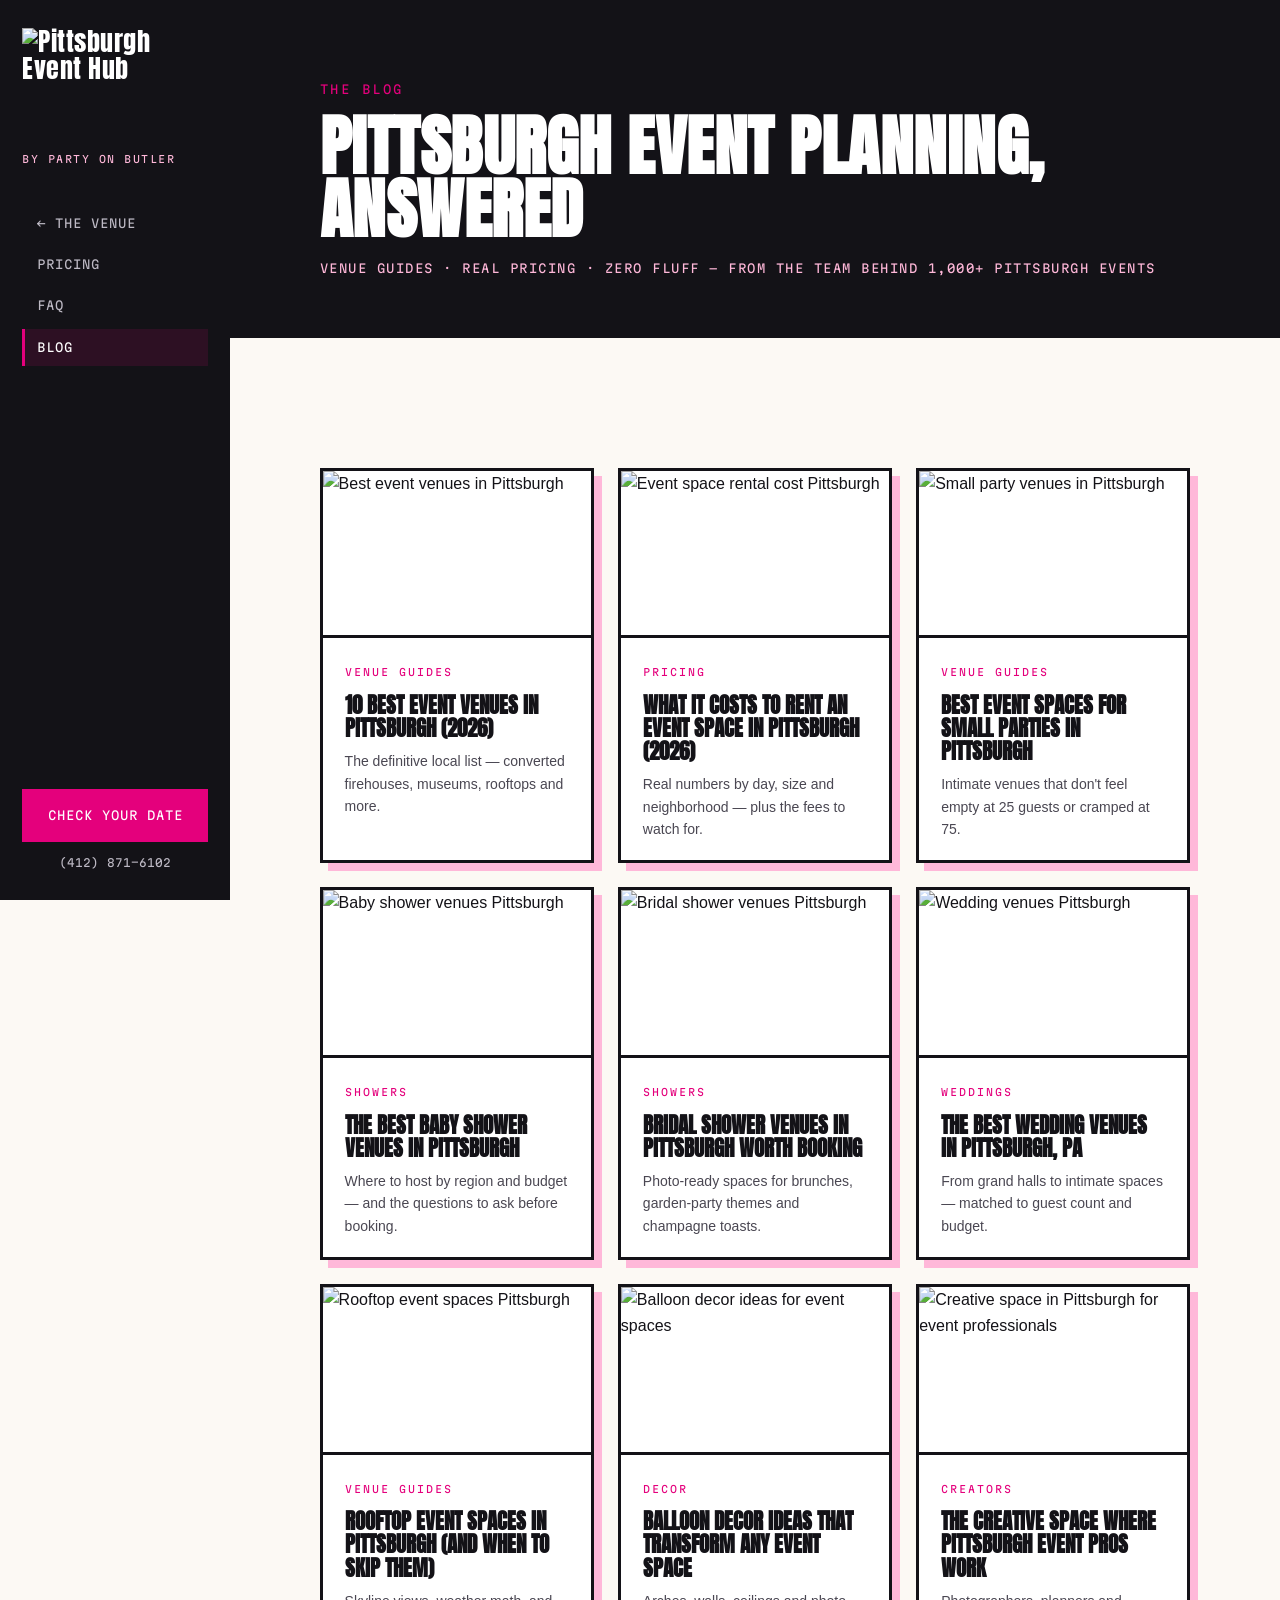
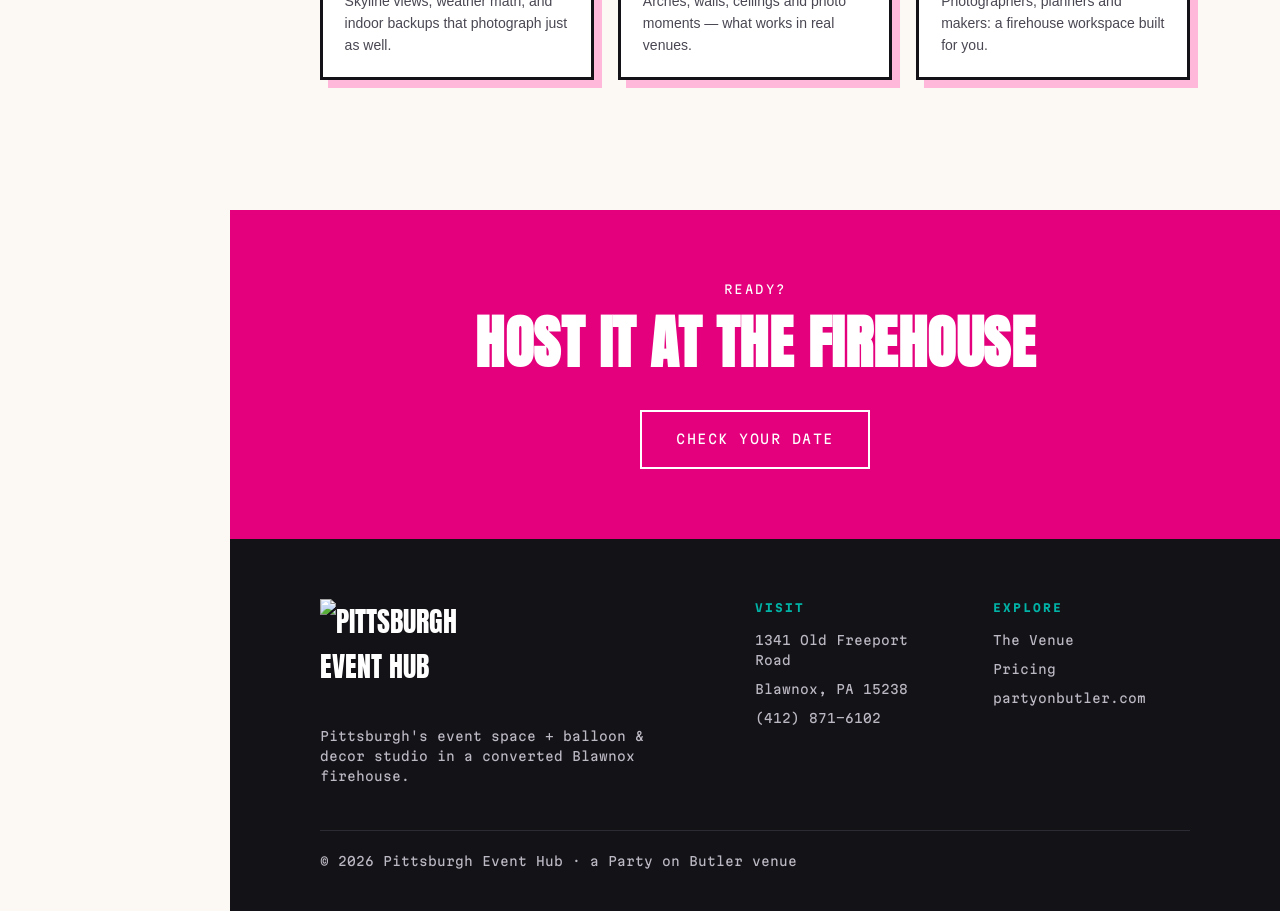
==== commit c7b59bcf: "Switch to white transparent logo version Co-Authored-By: Claude Fable 5 <noreply@anthropic.com> Clau" ====
--- a/blog/index.html
+++ b/blog/index.html
@@ -26,11 +26,11 @@
 </head>
 <body>
 <div class="top-bar">
-  <a class="logo" href="../"><img src="https://res.cloudinary.com/dcprxs9do/image/upload/h_80,q_auto,f_auto/v1786162228/P%20EVNET%20HUB.png" alt="Pittsburgh Event Hub"></a>
+  <a class="logo" href="../"><img src="https://res.cloudinary.com/dcprxs9do/image/upload/h_80,q_auto,f_auto/v1786606305/PA%20EVHUB%20white.png" alt="Pittsburgh Event Hub"></a>
   <a class="call" href="tel:+14128716102">Call to Book</a>
 </div>
 <nav class="side-nav" aria-label="Main">
-  <a class="logo" href="../"><img src="https://res.cloudinary.com/dcprxs9do/image/upload/w_300,q_auto,f_auto/v1786162228/P%20EVNET%20HUB.png" alt="Pittsburgh Event Hub" width="150" height="150"></a>
+  <a class="logo" href="../"><img src="https://res.cloudinary.com/dcprxs9do/image/upload/w_340,q_auto,f_auto/v1786606305/PA%20EVHUB%20white.png" alt="Pittsburgh Event Hub" width="170" height="113"></a>
   <div class="tag">by Party on Butler</div>
   <ul>
     <li><a href="../">← The Venue</a></li>
@@ -97,7 +97,7 @@
 
 <footer>
   <div class="cols">
-    <div><div class="brand"><img src="https://res.cloudinary.com/dcprxs9do/image/upload/w_260,q_auto,f_auto/v1786162228/P%20EVNET%20HUB.png" alt="Pittsburgh Event Hub" width="130" height="130"></div><p style="margin-top:14px;max-width:340px">Pittsburgh's event space + balloon &amp; decor studio in a converted Blawnox firehouse.</p></div>
+    <div><div class="brand"><img src="https://res.cloudinary.com/dcprxs9do/image/upload/w_340,q_auto,f_auto/v1786606305/PA%20EVHUB%20white.png" alt="Pittsburgh Event Hub" width="170" height="113"></div><p style="margin-top:14px;max-width:340px">Pittsburgh's event space + balloon &amp; decor studio in a converted Blawnox firehouse.</p></div>
     <div><h4>Visit</h4><ul><li>1341 Old Freeport Road</li><li>Blawnox, PA 15238</li><li><a href="tel:+14128716102">(412) 871-6102</a></li></ul></div>
     <div><h4>Explore</h4><ul><li><a href="../">The Venue</a></li><li><a href="../#pricing">Pricing</a></li><li><a href="https://www.partyonbutler.com" rel="noopener">partyonbutler.com</a></li></ul></div>
   </div>
--- a/styles.css
+++ b/styles.css
@@ -21,9 +21,9 @@
 
 /* ---------- sidebar nav ---------- */
 .side-nav{position:fixed;left:0;top:0;bottom:0;width:230px;background:var(--ink);color:var(--paper);display:flex;flex-direction:column;padding:28px 22px;z-index:100}
-.side-nav .logo img{width:150px;height:auto;display:block;border-radius:16px}
-.top-bar .logo img{height:40px;width:auto;display:block;border-radius:8px}
-footer .brand img{width:130px;height:auto;display:block;border-radius:14px}
+.side-nav .logo img{width:170px;height:auto;display:block}
+.top-bar .logo img{height:40px;width:auto;display:block}
+footer .brand img{width:170px;height:auto;display:block}
 .side-nav .logo{font-family:var(--display);font-size:26px;line-height:1.05;letter-spacing:.5px;color:var(--white);text-decoration:none}
 .side-nav .logo em{font-style:normal;color:var(--fuchsia)}
 .side-nav .tag{font-family:var(--mono);font-size:10px;letter-spacing:1.5px;text-transform:uppercase;color:var(--pink);margin-top:10px}
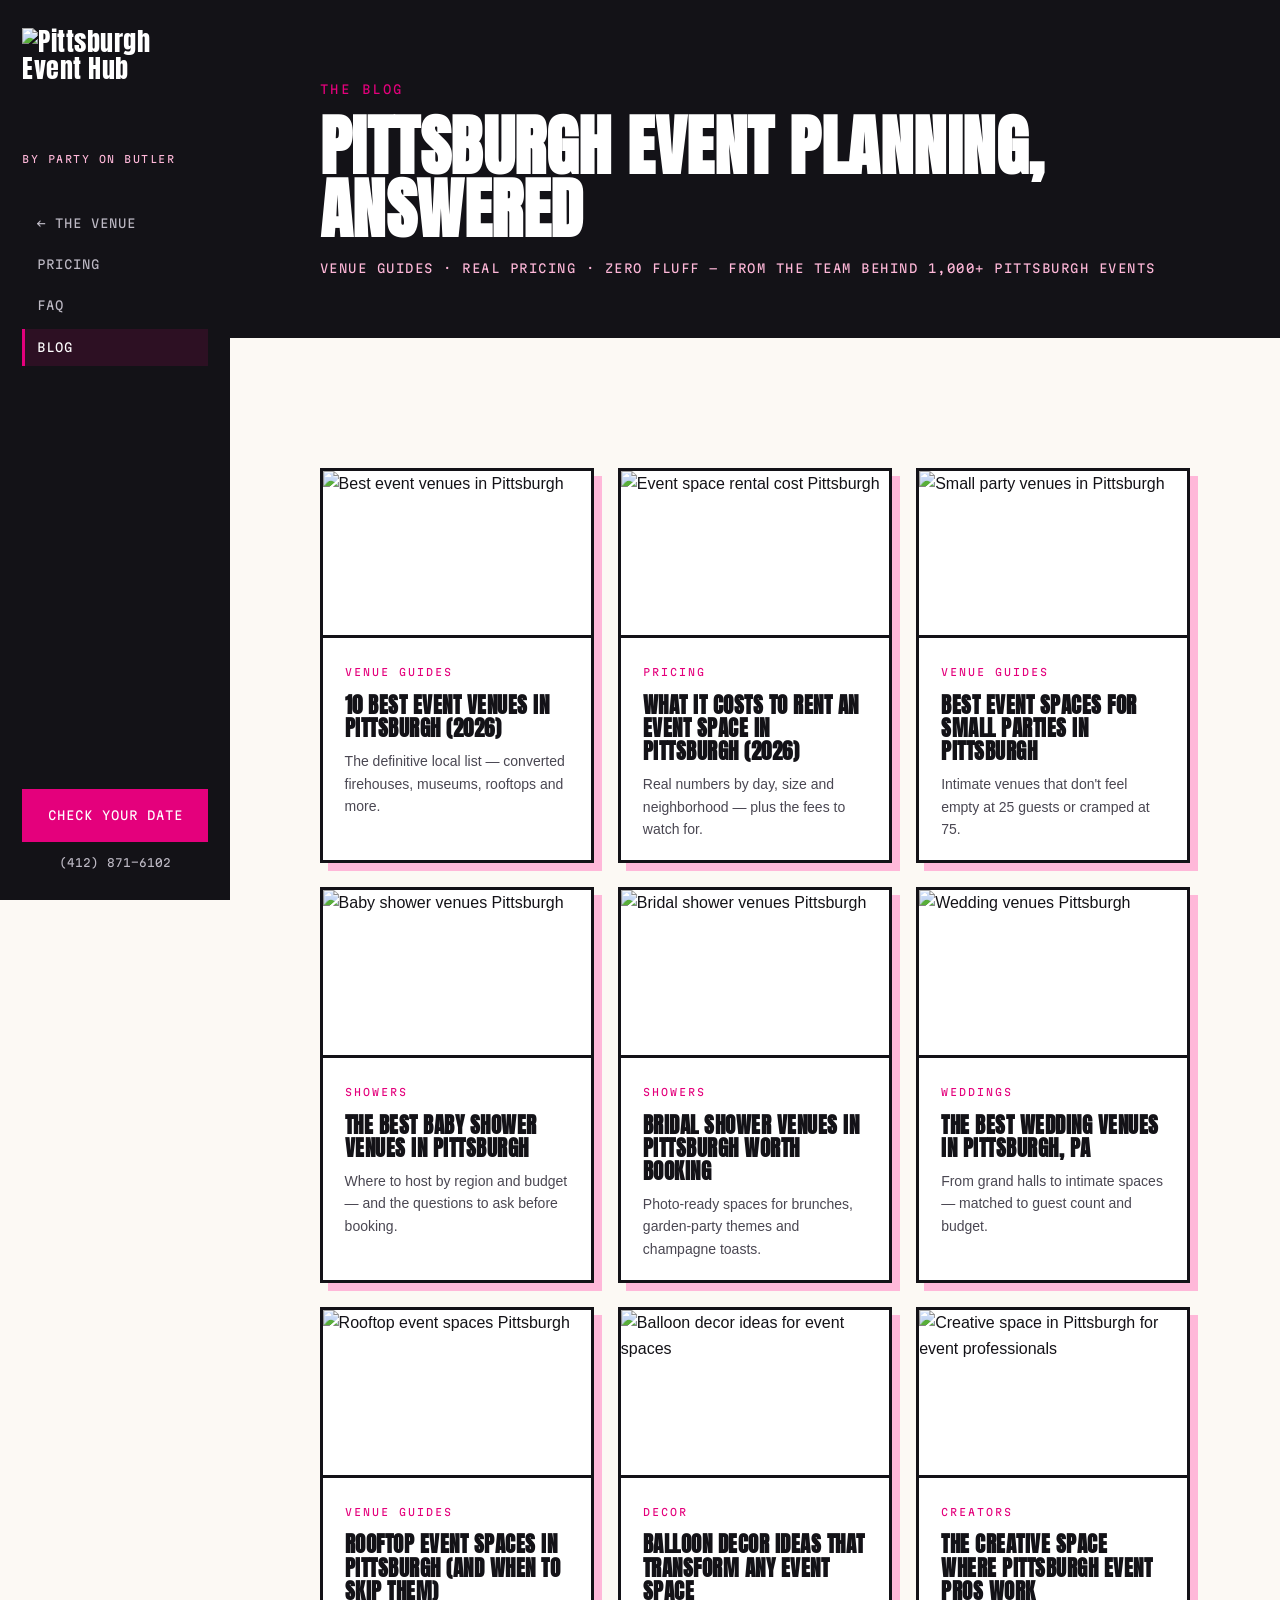
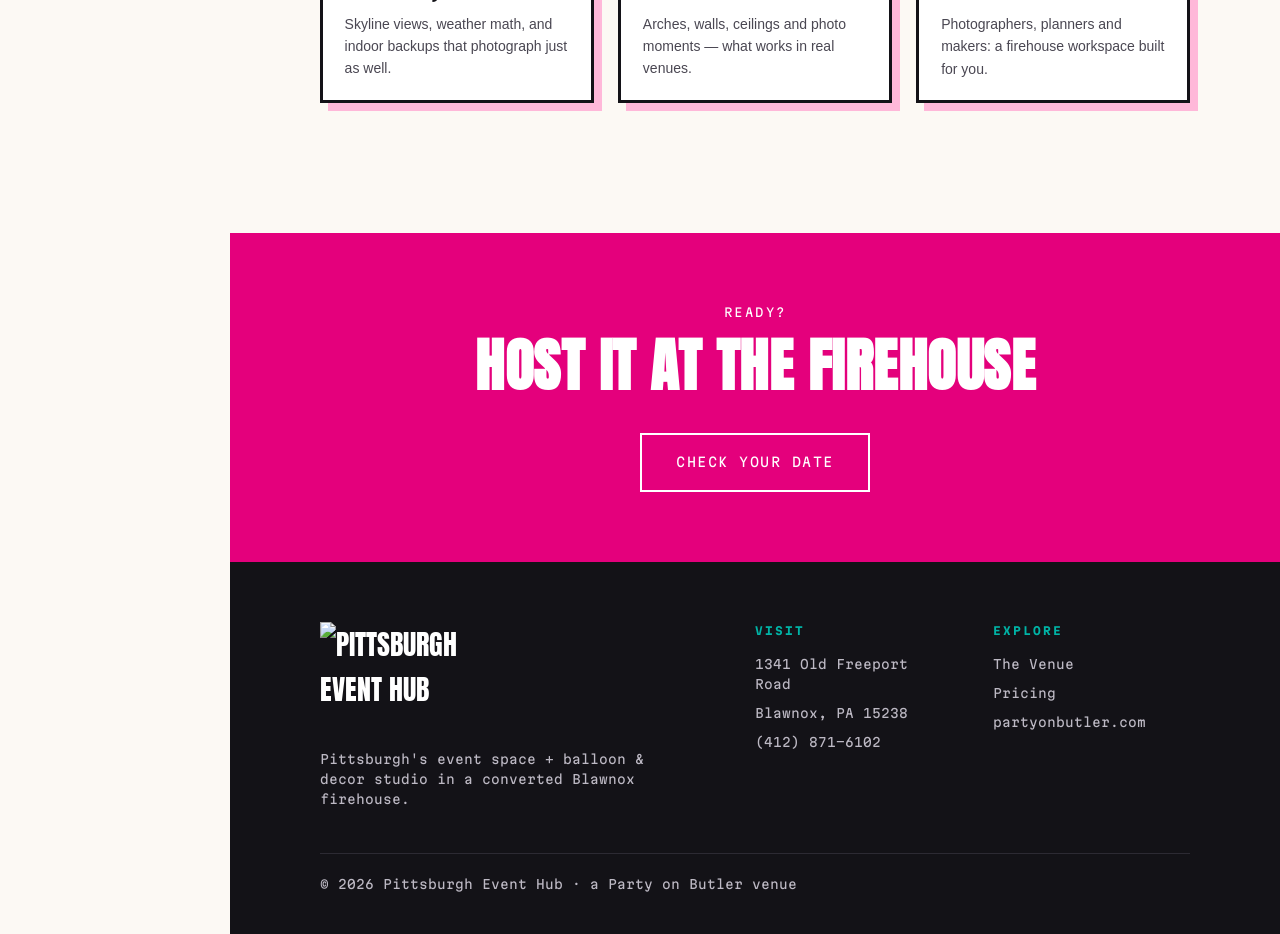
==== commit 0c4860e5: "SEO pass: title lengths, meta descriptions, heading hierarchy Co-Authored-By: Claude Fable 5 <norepl" ====
--- a/blog/index.html
+++ b/blog/index.html
@@ -13,7 +13,7 @@
 </script>
 <meta name="viewport" content="width=device-width,initial-scale=1">
 <link rel="icon" href="data:image/svg+xml,<svg xmlns=%22http://www.w3.org/2000/svg%22 viewBox=%220 0 100 100%22><text y=%22.9em%22 font-size=%2290%22>🎉</text></svg>">
-<title>Pittsburgh Event Space Blog — Venue Guides &amp; Party Planning | Pittsburgh Event Hub</title>
+<title>Pittsburgh Event Space Blog — Venue Guides &amp; Party Planning</title>
 <meta name="description" content="Venue guides, pricing breakdowns and party planning advice for Pittsburgh — from the team behind the converted-firehouse event space in Blawnox.">
 <link rel="canonical" href="https://www.pittsburgheventhub.com/blog">
 <link rel="preconnect" href="https://fonts.googleapis.com">
@@ -52,39 +52,39 @@
   <div class="blog-grid">
     <a class="post-card" href="best-event-venues-pittsburgh.html">
       <img src="https://res.cloudinary.com/dcprxs9do/image/upload/w_700,h_440,c_fill,q_auto,f_auto/v1776451883/000596_ypqcpa.jpg" alt="Best event venues in Pittsburgh" loading="lazy">
-      <div class="pad"><span class="cat">Venue Guides</span><h3>10 Best Event Venues in Pittsburgh (2026)</h3><p>The definitive local list — converted firehouses, museums, rooftops and more.</p></div>
+      <div class="pad"><span class="cat">Venue Guides</span><h2 class="pc-t">10 Best Event Venues in Pittsburgh (2026)</h2><p>The definitive local list — converted firehouses, museums, rooftops and more.</p></div>
     </a>
     <a class="post-card" href="event-space-rental-cost-pittsburgh.html">
       <img src="https://res.cloudinary.com/dcprxs9do/image/upload/w_700,h_440,c_fill,q_auto,f_auto/v1776452013/001185_qtkgnc.jpg" alt="Event space rental cost Pittsburgh" loading="lazy">
-      <div class="pad"><span class="cat">Pricing</span><h3>What It Costs to Rent an Event Space in Pittsburgh (2026)</h3><p>Real numbers by day, size and neighborhood — plus the fees to watch for.</p></div>
+      <div class="pad"><span class="cat">Pricing</span><h2 class="pc-t">What It Costs to Rent an Event Space in Pittsburgh (2026)</h2><p>Real numbers by day, size and neighborhood — plus the fees to watch for.</p></div>
     </a>
     <a class="post-card" href="small-party-venues-pittsburgh.html">
       <img src="https://res.cloudinary.com/dcprxs9do/image/upload/w_700,h_440,c_fill,q_auto,f_auto/v1776452184/20241213_000907_53A846_dqjhsz.jpg" alt="Small party venues in Pittsburgh" loading="lazy">
-      <div class="pad"><span class="cat">Venue Guides</span><h3>Best Event Spaces for Small Parties in Pittsburgh</h3><p>Intimate venues that don't feel empty at 25 guests or cramped at 75.</p></div>
+      <div class="pad"><span class="cat">Venue Guides</span><h2 class="pc-t">Best Event Spaces for Small Parties in Pittsburgh</h2><p>Intimate venues that don't feel empty at 25 guests or cramped at 75.</p></div>
     </a>
     <a class="post-card" href="baby-shower-venues-pittsburgh.html">
       <img src="https://res.cloudinary.com/dcprxs9do/image/upload/w_700,h_440,c_fill,q_auto,f_auto/v1776451761/2024-07-05_13.07.43_giuc1j.jpg" alt="Baby shower venues Pittsburgh" loading="lazy">
-      <div class="pad"><span class="cat">Showers</span><h3>The Best Baby Shower Venues in Pittsburgh</h3><p>Where to host by region and budget — and the questions to ask before booking.</p></div>
+      <div class="pad"><span class="cat">Showers</span><h2 class="pc-t">The Best Baby Shower Venues in Pittsburgh</h2><p>Where to host by region and budget — and the questions to ask before booking.</p></div>
     </a>
     <a class="post-card" href="bridal-shower-venues-pittsburgh.html">
       <img src="https://res.cloudinary.com/dcprxs9do/image/upload/w_700,h_440,c_fill,q_auto,f_auto/v1776451772/IMG_1289_iasgpt.jpg" alt="Bridal shower venues Pittsburgh" loading="lazy">
-      <div class="pad"><span class="cat">Showers</span><h3>Bridal Shower Venues in Pittsburgh Worth Booking</h3><p>Photo-ready spaces for brunches, garden-party themes and champagne toasts.</p></div>
+      <div class="pad"><span class="cat">Showers</span><h2 class="pc-t">Bridal Shower Venues in Pittsburgh Worth Booking</h2><p>Photo-ready spaces for brunches, garden-party themes and champagne toasts.</p></div>
     </a>
     <a class="post-card" href="wedding-venues-pittsburgh.html">
       <img src="https://res.cloudinary.com/dcprxs9do/image/upload/w_700,h_440,c_fill,q_auto,f_auto/v1776452010/004770_xkeqdl.jpg" alt="Wedding venues Pittsburgh" loading="lazy">
-      <div class="pad"><span class="cat">Weddings</span><h3>The Best Wedding Venues in Pittsburgh, PA</h3><p>From grand halls to intimate spaces — matched to guest count and budget.</p></div>
+      <div class="pad"><span class="cat">Weddings</span><h2 class="pc-t">The Best Wedding Venues in Pittsburgh, PA</h2><p>From grand halls to intimate spaces — matched to guest count and budget.</p></div>
     </a>
     <a class="post-card" href="rooftop-event-spaces-pittsburgh.html">
       <img src="https://res.cloudinary.com/dcprxs9do/image/upload/w_700,h_440,c_fill,q_auto,f_auto/v1776452184/20241213_000907_53A846_dqjhsz.jpg" alt="Rooftop event spaces Pittsburgh" loading="lazy">
-      <div class="pad"><span class="cat">Venue Guides</span><h3>Rooftop Event Spaces in Pittsburgh (And When to Skip Them)</h3><p>Skyline views, weather math, and indoor backups that photograph just as well.</p></div>
+      <div class="pad"><span class="cat">Venue Guides</span><h2 class="pc-t">Rooftop Event Spaces in Pittsburgh (And When to Skip Them)</h2><p>Skyline views, weather math, and indoor backups that photograph just as well.</p></div>
     </a>
     <a class="post-card" href="balloon-decor-event-space-ideas.html">
       <img src="https://res.cloudinary.com/dcprxs9do/image/upload/w_700,h_440,c_fill,q_auto,f_auto/v1776452149/005502_x9y618.jpg" alt="Balloon decor ideas for event spaces" loading="lazy">
-      <div class="pad"><span class="cat">Decor</span><h3>Balloon Decor Ideas That Transform Any Event Space</h3><p>Arches, walls, ceilings and photo moments — what works in real venues.</p></div>
+      <div class="pad"><span class="cat">Decor</span><h2 class="pc-t">Balloon Decor Ideas That Transform Any Event Space</h2><p>Arches, walls, ceilings and photo moments — what works in real venues.</p></div>
     </a>
     <a class="post-card" href="creative-space-pittsburgh.html">
       <img src="https://res.cloudinary.com/dcprxs9do/image/upload/w_700,h_440,c_fill,q_auto,f_auto/v1776451727/2024-07-05_13.50.39_2_-_Copy_x87fpy.jpg" alt="Creative space in Pittsburgh for event professionals" loading="lazy">
-      <div class="pad"><span class="cat">Creators</span><h3>The Creative Space Where Pittsburgh Event Pros Work</h3><p>Photographers, planners and makers: a firehouse workspace built for you.</p></div>
+      <div class="pad"><span class="cat">Creators</span><h2 class="pc-t">The Creative Space Where Pittsburgh Event Pros Work</h2><p>Photographers, planners and makers: a firehouse workspace built for you.</p></div>
     </a>
   </div>
 </section>
@@ -98,8 +98,8 @@
 <footer>
   <div class="cols">
     <div><div class="brand"><img src="https://res.cloudinary.com/dcprxs9do/image/upload/w_340,q_auto,f_auto/v1786606305/PA%20EVHUB%20white.png" alt="Pittsburgh Event Hub" width="170" height="113"></div><p style="margin-top:14px;max-width:340px">Pittsburgh's event space + balloon &amp; decor studio in a converted Blawnox firehouse.</p></div>
-    <div><h4>Visit</h4><ul><li>1341 Old Freeport Road</li><li>Blawnox, PA 15238</li><li><a href="tel:+14128716102">(412) 871-6102</a></li></ul></div>
-    <div><h4>Explore</h4><ul><li><a href="../">The Venue</a></li><li><a href="../#pricing">Pricing</a></li><li><a href="https://www.partyonbutler.com" rel="noopener">partyonbutler.com</a></li></ul></div>
+    <div><h3 class="fcol">Visit</h3><ul><li>1341 Old Freeport Road</li><li>Blawnox, PA 15238</li><li><a href="tel:+14128716102">(412) 871-6102</a></li></ul></div>
+    <div><h3 class="fcol">Explore</h3><ul><li><a href="../">The Venue</a></li><li><a href="../#pricing">Pricing</a></li><li><a href="https://www.partyonbutler.com" rel="noopener">partyonbutler.com</a></li></ul></div>
   </div>
   <div class="fine"><span>© 2026 Pittsburgh Event Hub · a Party on Butler venue</span></div>
 </footer>
--- a/styles.css
+++ b/styles.css
@@ -165,6 +165,18 @@
 .book .contact-line strong{color:var(--teal)}
 .form-frame{background:var(--white);border:4px solid var(--fuchsia)}
 .form-frame iframe{display:block;width:100%;height:640px;border:0}
+.form-frame form{padding:28px;color:var(--ink)}
+.form-frame h3{font-family:var(--display);font-size:30px;margin-bottom:14px}
+.form-frame label{display:block;font-family:var(--mono);font-size:11.5px;letter-spacing:1px;text-transform:uppercase;margin:16px 0 6px}
+.form-frame input,.form-frame select{width:100%;padding:12px 13px;border:3px solid var(--ink);background:var(--white);font-family:var(--body);font-size:15px;border-radius:0;-webkit-appearance:none;appearance:none}
+.form-frame select{background-image:url("data:image/svg+xml,%3Csvg xmlns='http://www.w3.org/2000/svg' width='12' height='8'%3E%3Cpath d='M1 1l5 5 5-5' stroke='%23131217' stroke-width='2' fill='none'/%3E%3C/svg%3E");background-repeat:no-repeat;background-position:right 13px center}
+.form-frame input:focus,.form-frame select:focus{outline:3px solid var(--fuchsia);outline-offset:-3px}
+.bf-row{display:grid;grid-template-columns:1fr 1fr;gap:14px}
+@media(max-width:600px){.bf-row{grid-template-columns:1fr}}
+.bf-submit{margin-top:22px;width:100%;padding:16px;background:var(--fuchsia);color:var(--white);border:0;font-family:var(--mono);font-size:14px;letter-spacing:2px;text-transform:uppercase;cursor:pointer}
+.bf-submit:hover{background:var(--ink)}
+.bf-submit:disabled{opacity:.75;cursor:default}
+.bf-msg{font-family:var(--mono);font-size:13px;margin-top:14px;min-height:18px}
 @media(max-width:900px){.book-grid{grid-template-columns:1fr}}
 
 /* ---------- blog cards ---------- */
@@ -174,7 +186,8 @@
 .post-card img{aspect-ratio:16/10;object-fit:cover;border-bottom:3px solid var(--ink)}
 .post-card .pad{padding:20px 22px}
 .post-card .cat{font-family:var(--mono);font-size:10px;letter-spacing:2px;text-transform:uppercase;color:var(--fuchsia)}
-.post-card h3{font-family:var(--display);font-size:21px;text-transform:uppercase;line-height:1.1;margin:10px 0}
+.post-card h2, .post-card .pc-t{text-transform:uppercase}
+.post-card h2{font-family:var(--display);font-size:21px;text-transform:uppercase;line-height:1.1;margin:10px 0}
 .post-card p{font-size:14px;color:#4a4752}
 @media(max-width:900px){.blog-grid{grid-template-columns:1fr}}
 
@@ -203,7 +216,7 @@
 footer .cols{display:grid;grid-template-columns:2fr 1fr 1fr;gap:40px}
 footer .brand{font-family:var(--display);font-size:28px;color:var(--white);text-transform:uppercase}
 footer .brand em{font-style:normal;color:var(--fuchsia)}
-footer h4{font-family:var(--mono);font-size:11px;letter-spacing:2px;text-transform:uppercase;color:var(--teal);margin-bottom:14px}
+footer h3.fcol{font-family:var(--mono);font-size:11px;letter-spacing:2px;text-transform:uppercase;color:var(--teal);margin-bottom:14px}
 footer ul{list-style:none}
 footer li{margin-bottom:9px}
 footer a{color:#bdb9c4;text-decoration:none}
